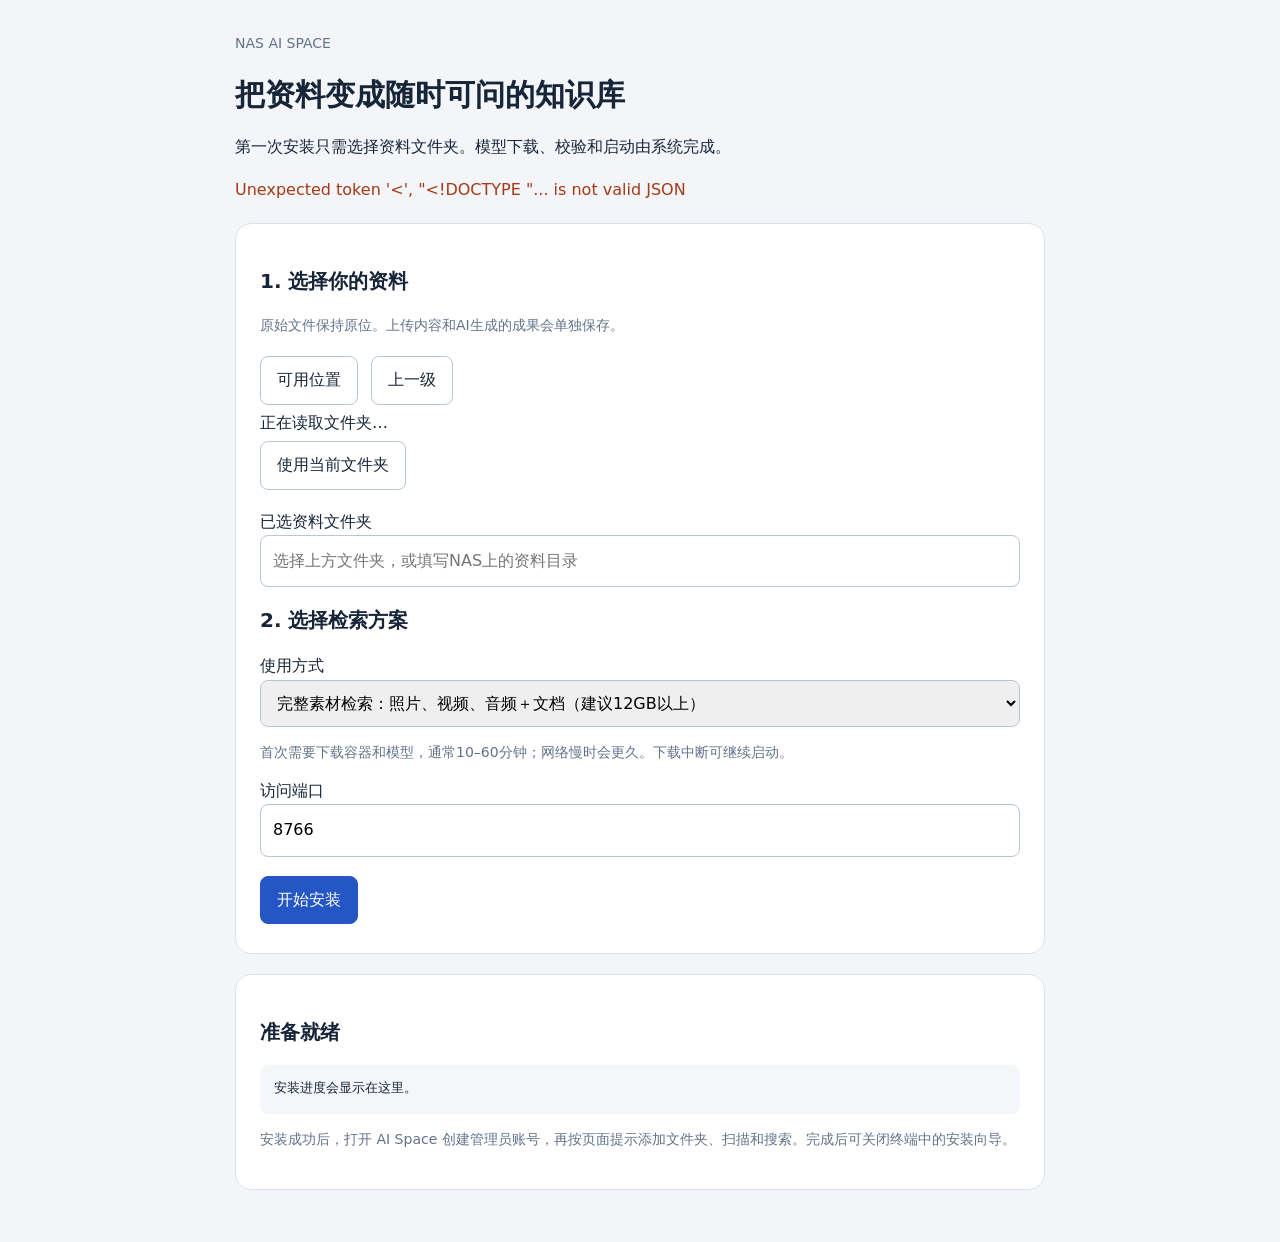
==== scripts/setup.html @ 2c44c34f "feat: add guided public installation and safe lifecycle management" ====
<!doctype html><html lang="zh-CN"><meta charset="utf-8"><meta name="viewport" content="width=device-width,initial-scale=1"><title>AI Space 安装与维护</title>
<style>*{box-sizing:border-box}body{margin:0;background:#f3f5f8;color:#172538;font:16px/1.65 system-ui,sans-serif}main{max-width:850px;margin:auto;padding:32px 20px}h1{font-size:30px;line-height:1.3}h2{font-size:20px}section{background:#fff;padding:24px;border:1px solid #dce2eb;border-radius:16px;margin:20px 0}label{display:block;margin:14px 0}input,select{display:block;width:100%;padding:12px;border:1px solid #b9c4d4;border-radius:8px;font:inherit}button,a.button{display:inline-block;cursor:pointer;padding:10px 16px;border-radius:8px;border:1px solid #b9c4d4;background:#fff;color:inherit;font:inherit;text-decoration:none;margin:5px 5px 5px 0}button.primary,a.button{background:#2457c5;color:#fff;border-color:#2457c5}button:disabled{opacity:.5;cursor:wait}.muted{color:#63738a;font-size:14px}.folders{display:flex;flex-wrap:wrap;gap:4px;max-height:230px;overflow:auto}.notice{color:#a53918;white-space:pre-wrap;overflow-wrap:anywhere}pre{font:13px/1.6 ui-monospace,monospace;white-space:pre-wrap;overflow-wrap:anywhere;max-height:300px;overflow:auto;background:#f4f6fa;padding:14px;border-radius:8px}.row{display:flex;flex-wrap:wrap;gap:8px}#location{overflow-wrap:anywhere}@media(max-width:500px){main{padding:20px 12px}section{padding:18px}h1{font-size:26px}}</style>
<main><div class="muted">NAS AI SPACE</div><h1>把资料变成随时可问的知识库</h1><p>第一次安装只需选择资料文件夹。模型下载、校验和启动由系统完成。</p><p class="notice" id="error" role="alert"></p>
<section id="install"><h2>1. 选择你的资料</h2><p class="muted">原始文件保持原位。上传内容和AI生成的成果会单独保存。</p><div class="row"><button id="roots">可用位置</button><button id="up">上一级</button></div><div id="location">正在读取文件夹…</div><div class="folders" id="folders"></div><button id="choose">使用当前文件夹</button><label>已选资料文件夹<input id="library" placeholder="选择上方文件夹，或填写NAS上的资料目录"></label><h2>2. 选择检索方案</h2><label>使用方式<select id="mode"><option value="media">完整素材检索：照片、视频、音频＋文档（建议12GB以上）</option><option value="text">轻量文字检索：文档与素材描述（适合8GB设备）</option></select></label><p class="muted">首次需要下载容器和模型，通常10–60分钟；网络慢时会更久。下载中断可继续启动。</p><label>访问端口<input id="port" type="number" min="1024" max="65535" value="8766"></label><button class="primary" id="begin">开始安装</button></section>
<section id="maintenance" hidden><h2>安装与维护</h2><p id="configured" class="muted"></p><div class="row"><a class="button" id="open" target="_blank" rel="noopener">打开 AI Space</a><button data-action="start">继续启动 / 重试下载</button><button data-action="update">检查并升级正式版</button><button data-action="backup">立即备份</button><button data-action="rollback">回退上次程序升级</button></div><details><summary>更换检索方案</summary><p class="muted">已有账号、资料和索引都会保留。开启完整方案需要另行下载素材模型；完成管理员设置后可切换。</p><label>检索方案<select id="changeMode"><option value="media">完整素材检索（建议12GB以上）</option><option value="text">轻量文字检索</option></select></label><button id="switchMode">保存并切换</button></details><details><summary>从备份恢复</summary><p class="muted">恢复会先保存当前备份。完整素材方案会恢复数据库和两个索引；原始资料需由NAS备份保护。</p><label>选择备份<select id="backup"></select></label><label>输入“恢复”确认<input id="confirm" autocomplete="off"></label><button id="restore">恢复所选备份</button></details></section>
<section><h2 id="phase">准备就绪</h2><p id="result"></p><pre id="logs" aria-live="polite">安装进度会显示在这里。</pre><p class="muted">安装成功后，打开 AI Space 创建管理员账号，再按页面提示添加文件夹、扫描和搜索。完成后可关闭终端中的安装向导。</p></section></main>
<script>
const token=location.hash.slice(1)||sessionStorage.getItem('aiSpaceSetupToken')||'';history.replaceState(null,'',location.pathname);if(token)sessionStorage.setItem('aiSpaceSetupToken',token);let folder='',parent='',busy=false;
const $=id=>document.getElementById(id);
async function api(path,body){const response=await fetch(path,{method:body?'POST':'GET',headers:{'X-Setup-Token':token,'Content-Type':'application/json'},body:body?JSON.stringify(body):undefined});const data=await response.json();if(!response.ok)throw Error(data.error||'请求失败');return data;}
function fail(e){$('error').textContent=e.message;}
async function browse(path=''){try{const d=await api('/folders?path='+encodeURIComponent(path));folder=d.path;parent=d.parent;$('location').textContent=folder||'选择资料所在位置';$('up').disabled=parent===null;$('choose').disabled=!folder;$('folders').replaceChildren();for(const item of d.folders){const b=document.createElement('button');b.textContent=item.name;b.onclick=()=>browse(item.path);$('folders').append(b);}}catch(e){fail(e);}}
async function act(action,extra={}){try{$('error').textContent='';await api('/action',{action,...extra});await status();}catch(e){fail(e);}}
async function status(){try{const d=await api('/status');busy=d.busy;$('install').hidden=d.configured;$('maintenance').hidden=!d.configured;$('phase').textContent=busy?'正在处理，请保留此页面':'安装与维护进度';$('result').textContent=d.result;$('logs').textContent=d.logs.join('\n')||'等待开始';$('configured').textContent=d.mode==='media'?'完整素材检索已配置；首次启动完成后即可创建账号。':'轻量文字检索已配置。';$('open').href=location.protocol+'//'+location.hostname+':'+d.port;document.querySelectorAll('button').forEach(b=>b.disabled=busy);const selected=$('backup').value;$('backup').replaceChildren();for(const name of d.backups){const o=document.createElement('option');o.value=name;o.textContent=name;$('backup').append(o);}if(d.backups.includes(selected))$('backup').value=selected;}catch(e){fail(e);}}
$('roots').onclick=()=>browse();$('up').onclick=()=>browse(parent||'');$('choose').onclick=()=>{$('library').value=folder;};$('begin').onclick=()=>act('install',{library:$('library').value,mode:$('mode').value,port:$('port').value});$('switchMode').onclick=()=>act('mode',{mode:$('changeMode').value});$('restore').onclick=()=>act('restore',{name:$('backup').value,confirm:$('confirm').value});document.querySelectorAll('[data-action]').forEach(b=>b.onclick=()=>act(b.dataset.action));status();browse();setInterval(status,2500);
</script></html>
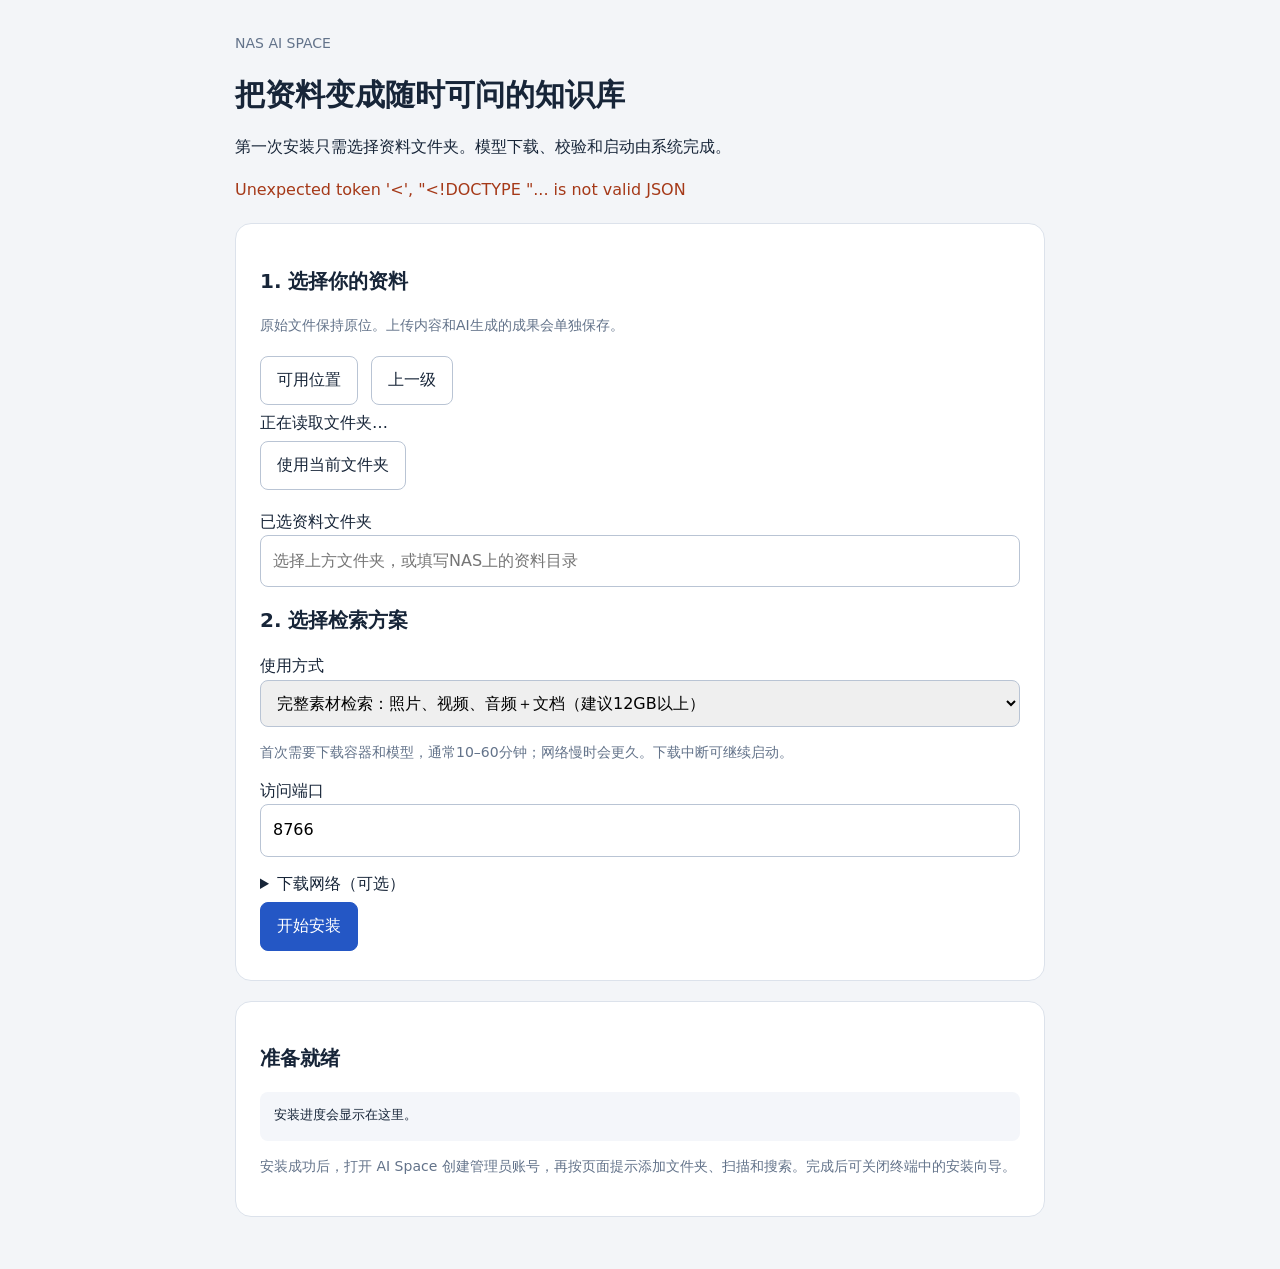
==== commit b495ad76: "fix: handle blocked model downloads and correct Intel detection" ====
--- a/scripts/setup.html
+++ b/scripts/setup.html
@@ -1,8 +1,8 @@
 <!doctype html><html lang="zh-CN"><meta charset="utf-8"><meta name="viewport" content="width=device-width,initial-scale=1"><title>AI Space 安装与维护</title>
 <style>*{box-sizing:border-box}body{margin:0;background:#f3f5f8;color:#172538;font:16px/1.65 system-ui,sans-serif}main{max-width:850px;margin:auto;padding:32px 20px}h1{font-size:30px;line-height:1.3}h2{font-size:20px}section{background:#fff;padding:24px;border:1px solid #dce2eb;border-radius:16px;margin:20px 0}label{display:block;margin:14px 0}input,select{display:block;width:100%;padding:12px;border:1px solid #b9c4d4;border-radius:8px;font:inherit}button,a.button{display:inline-block;cursor:pointer;padding:10px 16px;border-radius:8px;border:1px solid #b9c4d4;background:#fff;color:inherit;font:inherit;text-decoration:none;margin:5px 5px 5px 0}button.primary,a.button{background:#2457c5;color:#fff;border-color:#2457c5}button:disabled{opacity:.5;cursor:wait}.muted{color:#63738a;font-size:14px}.folders{display:flex;flex-wrap:wrap;gap:4px;max-height:230px;overflow:auto}.notice{color:#a53918;white-space:pre-wrap;overflow-wrap:anywhere}pre{font:13px/1.6 ui-monospace,monospace;white-space:pre-wrap;overflow-wrap:anywhere;max-height:300px;overflow:auto;background:#f4f6fa;padding:14px;border-radius:8px}.row{display:flex;flex-wrap:wrap;gap:8px}#location{overflow-wrap:anywhere}@media(max-width:500px){main{padding:20px 12px}section{padding:18px}h1{font-size:26px}}</style>
 <main><div class="muted">NAS AI SPACE</div><h1>把资料变成随时可问的知识库</h1><p>第一次安装只需选择资料文件夹。模型下载、校验和启动由系统完成。</p><p class="notice" id="error" role="alert"></p>
-<section id="install"><h2>1. 选择你的资料</h2><p class="muted">原始文件保持原位。上传内容和AI生成的成果会单独保存。</p><div class="row"><button id="roots">可用位置</button><button id="up">上一级</button></div><div id="location">正在读取文件夹…</div><div class="folders" id="folders"></div><button id="choose">使用当前文件夹</button><label>已选资料文件夹<input id="library" placeholder="选择上方文件夹，或填写NAS上的资料目录"></label><h2>2. 选择检索方案</h2><label>使用方式<select id="mode"><option value="media">完整素材检索：照片、视频、音频＋文档（建议12GB以上）</option><option value="text">轻量文字检索：文档与素材描述（适合8GB设备）</option></select></label><p class="muted">首次需要下载容器和模型，通常10–60分钟；网络慢时会更久。下载中断可继续启动。</p><label>访问端口<input id="port" type="number" min="1024" max="65535" value="8766"></label><button class="primary" id="begin">开始安装</button></section>
-<section id="maintenance" hidden><h2>安装与维护</h2><p id="configured" class="muted"></p><div class="row"><a class="button" id="open" target="_blank" rel="noopener">打开 AI Space</a><button data-action="start">继续启动 / 重试下载</button><button data-action="update">检查并升级正式版</button><button data-action="backup">立即备份</button><button data-action="rollback">回退上次程序升级</button></div><details><summary>更换检索方案</summary><p class="muted">已有账号、资料和索引都会保留。开启完整方案需要另行下载素材模型；完成管理员设置后可切换。</p><label>检索方案<select id="changeMode"><option value="media">完整素材检索（建议12GB以上）</option><option value="text">轻量文字检索</option></select></label><button id="switchMode">保存并切换</button></details><details><summary>从备份恢复</summary><p class="muted">恢复会先保存当前备份。完整素材方案会恢复数据库和两个索引；原始资料需由NAS备份保护。</p><label>选择备份<select id="backup"></select></label><label>输入“恢复”确认<input id="confirm" autocomplete="off"></label><button id="restore">恢复所选备份</button></details></section>
+<section id="install"><h2>1. 选择你的资料</h2><p class="muted">原始文件保持原位。上传内容和AI生成的成果会单独保存。</p><div class="row"><button id="roots">可用位置</button><button id="up">上一级</button></div><div id="location">正在读取文件夹…</div><div class="folders" id="folders"></div><button id="choose">使用当前文件夹</button><label>已选资料文件夹<input id="library" placeholder="选择上方文件夹，或填写NAS上的资料目录"></label><h2>2. 选择检索方案</h2><label>使用方式<select id="mode"><option value="media">完整素材检索：照片、视频、音频＋文档（建议12GB以上）</option><option value="text">轻量文字检索：文档与素材描述（适合8GB设备）</option></select></label><p class="muted">首次需要下载容器和模型，通常10–60分钟；网络慢时会更久。下载中断可继续启动。</p><label>访问端口<input id="port" type="number" min="1024" max="65535" value="8766"></label><details><summary>下载网络（可选）</summary><p class="muted">只有无法连接模型下载站时才需要填写。使用你已有的 HTTP 代理地址，不支持带账号密码的地址。</p><label>下载代理<input id="installProxy" placeholder="http://代理地址:端口" autocomplete="off"></label></details><button class="primary" id="begin">开始安装</button></section>
+<section id="maintenance" hidden><h2>安装与维护</h2><p id="configured" class="muted"></p><div class="row"><a class="button" id="open" target="_blank" rel="noopener">打开 AI Space</a><button data-action="start">继续启动 / 重试下载</button><button data-action="update">检查并升级正式版</button><button data-action="backup">立即备份</button><button data-action="rollback">回退上次程序升级</button></div><details><summary>下载网络</summary><p class="muted">模型站连接失败时可使用已有 HTTP 代理。留空保存会恢复直连；设置只用于下载与语音模型服务，不改变 NAS 系统网络。</p><label>下载代理<input id="downloadProxy" placeholder="http://代理地址:端口" autocomplete="off"></label><button id="saveNetwork">保存并继续下载</button></details><details><summary>更换检索方案</summary><p class="muted">已有账号、资料和索引都会保留。开启完整方案需要另行下载素材模型；完成管理员设置后可切换。</p><label>检索方案<select id="changeMode"><option value="media">完整素材检索（建议12GB以上）</option><option value="text">轻量文字检索</option></select></label><button id="switchMode">保存并切换</button></details><details><summary>从备份恢复</summary><p class="muted">恢复会先保存当前备份。完整素材方案会恢复数据库和两个索引；原始资料需由NAS备份保护。</p><label>选择备份<select id="backup"></select></label><label>输入“恢复”确认<input id="confirm" autocomplete="off"></label><button id="restore">恢复所选备份</button></details></section>
 <section><h2 id="phase">准备就绪</h2><p id="result"></p><pre id="logs" aria-live="polite">安装进度会显示在这里。</pre><p class="muted">安装成功后，打开 AI Space 创建管理员账号，再按页面提示添加文件夹、扫描和搜索。完成后可关闭终端中的安装向导。</p></section></main>
 <script>
 const token=location.hash.slice(1)||sessionStorage.getItem('aiSpaceSetupToken')||'';history.replaceState(null,'',location.pathname);if(token)sessionStorage.setItem('aiSpaceSetupToken',token);let folder='',parent='',busy=false;
@@ -12,5 +12,5 @@
 async function browse(path=''){try{const d=await api('/folders?path='+encodeURIComponent(path));folder=d.path;parent=d.parent;$('location').textContent=folder||'选择资料所在位置';$('up').disabled=parent===null;$('choose').disabled=!folder;$('folders').replaceChildren();for(const item of d.folders){const b=document.createElement('button');b.textContent=item.name;b.onclick=()=>browse(item.path);$('folders').append(b);}}catch(e){fail(e);}}
 async function act(action,extra={}){try{$('error').textContent='';await api('/action',{action,...extra});await status();}catch(e){fail(e);}}
 async function status(){try{const d=await api('/status');busy=d.busy;$('install').hidden=d.configured;$('maintenance').hidden=!d.configured;$('phase').textContent=busy?'正在处理，请保留此页面':'安装与维护进度';$('result').textContent=d.result;$('logs').textContent=d.logs.join('\n')||'等待开始';$('configured').textContent=d.mode==='media'?'完整素材检索已配置；首次启动完成后即可创建账号。':'轻量文字检索已配置。';$('open').href=location.protocol+'//'+location.hostname+':'+d.port;document.querySelectorAll('button').forEach(b=>b.disabled=busy);const selected=$('backup').value;$('backup').replaceChildren();for(const name of d.backups){const o=document.createElement('option');o.value=name;o.textContent=name;$('backup').append(o);}if(d.backups.includes(selected))$('backup').value=selected;}catch(e){fail(e);}}
-$('roots').onclick=()=>browse();$('up').onclick=()=>browse(parent||'');$('choose').onclick=()=>{$('library').value=folder;};$('begin').onclick=()=>act('install',{library:$('library').value,mode:$('mode').value,port:$('port').value});$('switchMode').onclick=()=>act('mode',{mode:$('changeMode').value});$('restore').onclick=()=>act('restore',{name:$('backup').value,confirm:$('confirm').value});document.querySelectorAll('[data-action]').forEach(b=>b.onclick=()=>act(b.dataset.action));status();browse();setInterval(status,2500);
+$('roots').onclick=()=>browse();$('up').onclick=()=>browse(parent||'');$('choose').onclick=()=>{$('library').value=folder;};$('begin').onclick=()=>act('install',{library:$('library').value,mode:$('mode').value,port:$('port').value,proxy:$('installProxy').value});$('saveNetwork').onclick=()=>act('network',{proxy:$('downloadProxy').value});$('switchMode').onclick=()=>act('mode',{mode:$('changeMode').value});$('restore').onclick=()=>act('restore',{name:$('backup').value,confirm:$('confirm').value});document.querySelectorAll('[data-action]').forEach(b=>b.onclick=()=>act(b.dataset.action));status();browse();setInterval(status,2500);
 </script></html>
